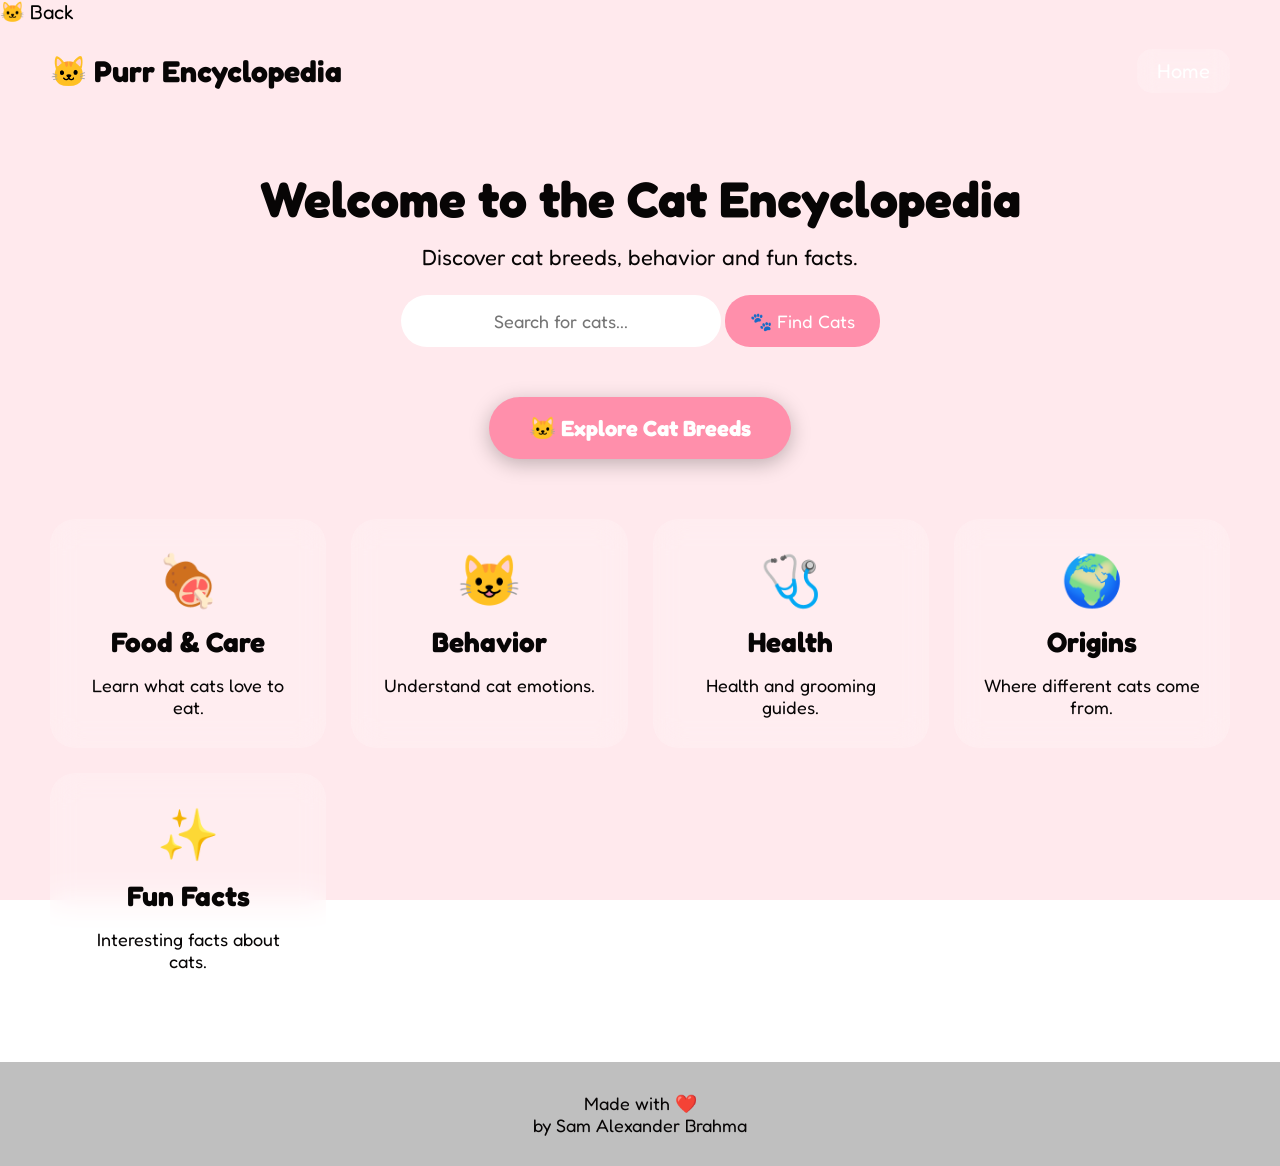
==== project1/explore4paws.html @ e279f290 "First commit" ====
<!DOCTYPE html>

<html lang="en">

<head>

    <meta charset="UTF-8">

    <meta name="viewport"
        content="width=device-width, initial-scale=1.0">

    <title>Cat Encyclopedia</title>

    <link rel="stylesheet"
        href="css4explore.css">

    <link href="https://fonts.googleapis.com/css2?family=Fredoka:wght@400;600;700&display=swap"
        rel="stylesheet">

</head>

<body>
   
<a href="pawdetector.html" class="back-btn">🐱 Back</a>


    <video autoplay muted loop playsinline id="bg-video">

        <source src="cat-walk.mp4"
            type="video/mp4">

    </video>

    <div class="overlay"></div>

    <nav>

        <h2>🐱 Purr Encyclopedia</h2>

        <a href="index.html">Home</a>

    </nav>

    <section class="hero">

        <h1>Welcome to the Cat Encyclopedia</h1>

        <p>
            Discover cat breeds, behavior and fun facts.
        </p>

        <input
            type="text"
            id="search"
            placeholder="Search for cats...">

            <button class="search-btn">

             🐾 Find Cats


    </button>

    </section>

    <!-- Cat breeds button -->

    <section class="breed-section">

        <a href="catbreeds4paws.html" class="breed-button">

            🐱 Explore Cat Breeds

        </a>

    </section>

    <!-- Other cards -->

    <section class="grid">

        <div class="card">

            <span>🍖</span>

            <h3>Food & Care</h3>

            <p>Learn what cats love to eat.</p>

        </div>

        <div class="card">

            <span>😺</span>

            <h3>Behavior</h3>

            <p>Understand cat emotions.</p>

        </div>

        <div class="card">

            <span>🩺</span>

            <h3>Health</h3>

            <p>Health and grooming guides.</p>

        </div>

        <div class="card">

            <span>🌍</span>

            <h3>Origins</h3>

            <p>Where different cats come from.</p>

        </div>

        <div class="card">

            <span>✨</span>

            <h3>Fun Facts</h3>

            <p>Interesting facts about cats.</p>

        </div>

    </section>

    <footer>

        Made with ❤️ <br>

        by Sam Alexander Brahma

    </footer>

    <script src="explore.js"></script>

</body>

</html>
---- project1/css4explore.css ----
* {

    margin: 0;

    padding: 0;

    box-sizing: border-box;

    font-family: "Fredoka", sans-serif;

}

body {

    min-height: 100vh;

    overflow-x: hidden;

    color: rgb(7, 5, 5);

}

/* Background video */

#bg-video {

    position: fixed;

    top: 0;

    left: 0;

    width: 100%;

    height: 100%;

    object-fit: cover;

    z-index: -2;

}

/* Pink overlay */

.overlay {

    position: fixed;

    top: 0;

    left: 0;

    width: 100%;

    height: 100%;

    background: rgba(255, 192, 203, 0.35);

    z-index: -1;

}

/* Navbar */

nav {

    display: flex;

    justify-content: space-between;

    align-items: center;

    padding: 25px 50px;

}

nav h2 {

    font-size: 30px;

}

nav a {

    text-decoration: none;

    color: white;

    font-size: 20px;

    background: rgba(255, 255, 255, 0.2);

    padding: 10px 20px;

    border-radius: 15px;

    backdrop-filter: blur(10px);

}

/* Hero section */

.hero {

    text-align: center;

    padding: 50px 20px;

}

.hero h1 {

    font-size: 50px;

    margin-bottom: 15px;

}

.hero p {

    font-size: 22px;

    margin-bottom: 25px;

}

#search {

    width: 320px;

    max-width: 90%;

    padding: 15px;

    border: none;

    border-radius: 30px;

    outline: none;

    font-size: 18px;

    text-align: center;

}

/* Cat breeds button */

.breed-section {

    display: flex;

    justify-content: center;

    margin-bottom: 40px;

}

.breed-button {

    background: #ff8fab;

    color: white;

    border: none;

    border-radius: 40px;

    padding: 18px 40px;

    font-size: 22px;

    font-weight: bold;

    cursor: pointer;

    transition: 0.3s;

    box-shadow: 0 5px 20px rgba(0, 0, 0, 0.25);

    text-decoration: none;

}

.breed-button:hover {

    background: #ff6b9d;

    transform: translateY(-5px);

}

/* Cards grid */

.grid {

    display: grid;

    grid-template-columns: repeat(auto-fit, minmax(250px, 1fr));

    gap: 25px;

    padding: 20px 50px 60px;

}

/* Cards */

.card {

    background: rgba(255, 255, 255, 0.2);

    backdrop-filter: blur(15px);

    border-radius: 25px;

    padding: 30px;

    text-align: center;

    transition: 0.3s;

}

.card:hover {

    transform: translateY(-8px);

    background: rgba(255, 255, 255, 0.3);

}

.card span {

    font-size: 50px;

}

.card h3 {

    margin: 15px 0;

    font-size: 28px;

}

.card p {

    font-size: 18px;

}

/* Footer */

footer {

    text-align: center;

    padding: 30px;

    font-size: 18px;

    background: rgba(0, 0, 0, 0.25);

    backdrop-filter: blur(10px);

}

/* Mobile */

@media (max-width: 768px) {

    nav {

        flex-direction: column;

        gap: 15px;

    }

    .hero h1 {

        font-size: 35px;

    }

    .hero p {

        font-size: 18px;

    }

    .grid {

        padding: 20px;

    }

    .breed-button {

        width: 85%;

        font-size: 18px;

    }
    

}
.back-btn {

    text-decoration: none;

    color: black;

    font-size: 20px;

}.search-container {

    display: flex;

    justify-content: center;

    align-items: center;

    gap: 12px;

    margin-top: 20px;

}

.search-btn {

    border: none;

    border-radius: 25px;

    padding: 15px 25px;

    background: #ff8fab;

    color: white;

    font-size: 18px;

    font-family: "Fredoka", sans-serif;

    cursor: pointer;

    transition: 0.3s;

}

.search-btn:hover {

    background: #ff6b9d;

    transform: scale(1.05);

}
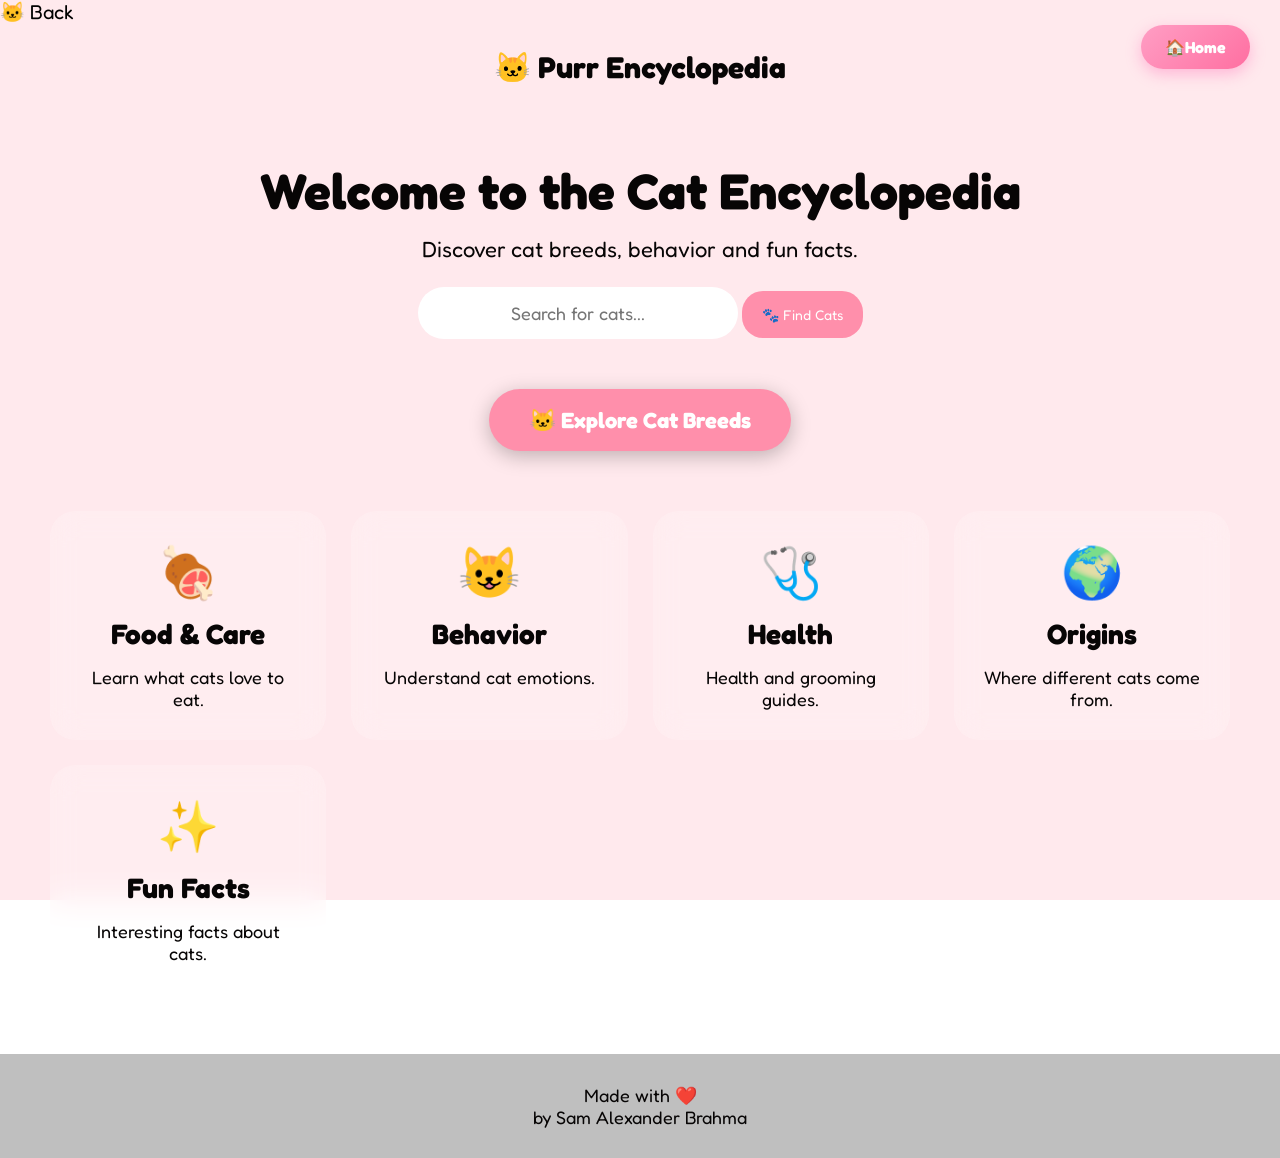
==== commit dba427e9: "Change some layouts" ====
--- a/project1/explore4paws.html
+++ b/project1/explore4paws.html
@@ -21,23 +21,17 @@
 
 <body>
    
-<a href="pawdetector.html" class="back-btn">🐱 Back</a>
+<a href="index.html" class="back-btn">🐱 Back</a>
 
 
-    <video autoplay muted loop playsinline id="bg-video">
-
-        <source src="cat-walk.mp4"
-            type="video/mp4">
-
-    </video>
-
+    
     <div class="overlay"></div>
 
     <nav>
 
         <h2>🐱 Purr Encyclopedia</h2>
 
-        <a href="index.html">Home</a>
+        <a href="index.html" class="home-btn">🏠Home</a>
 
     </nav>
 
--- a/project1/css4explore.css
+++ b/project1/css4explore.css
@@ -66,7 +66,7 @@
 
     display: flex;
 
-    justify-content: space-between;
+    justify-content: center;
 
     align-items: center;
 
@@ -332,15 +332,15 @@
 
     border: none;
 
-    border-radius: 25px;
-
-    padding: 15px 25px;
+    border-radius: 21px;
+
+    padding: 15px 20px;
 
     background: #ff8fab;
 
     color: white;
 
-    font-size: 18px;
+    font-size: 14px;
 
     font-family: "Fredoka", sans-serif;
 
@@ -357,3 +357,40 @@
     transform: scale(1.05);
 
 }
+.home-btn {
+
+    position: absolute;
+
+    right: 30px;
+
+    top: 25px;
+
+    padding: 12px 24px;
+
+    background: linear-gradient(135deg, #ff9ec4, #ff6fa1);
+
+    color: white;
+
+    text-decoration: none;
+
+    font-size: 16px;
+
+    font-weight: bold;
+
+    border-radius: 50px;
+
+    box-shadow: 0 5px 15px rgba(255, 105, 180, 0.4);
+
+    transition: all 0.3s ease;
+
+}
+
+.home-btn:hover {
+
+    transform: translateY(-3px) scale(1.05);
+
+    background: linear-gradient(135deg, #ff6fa1, #ff4d88);
+
+    box-shadow: 0 8px 20px rgba(255, 105, 180, 0.6);
+
+}
